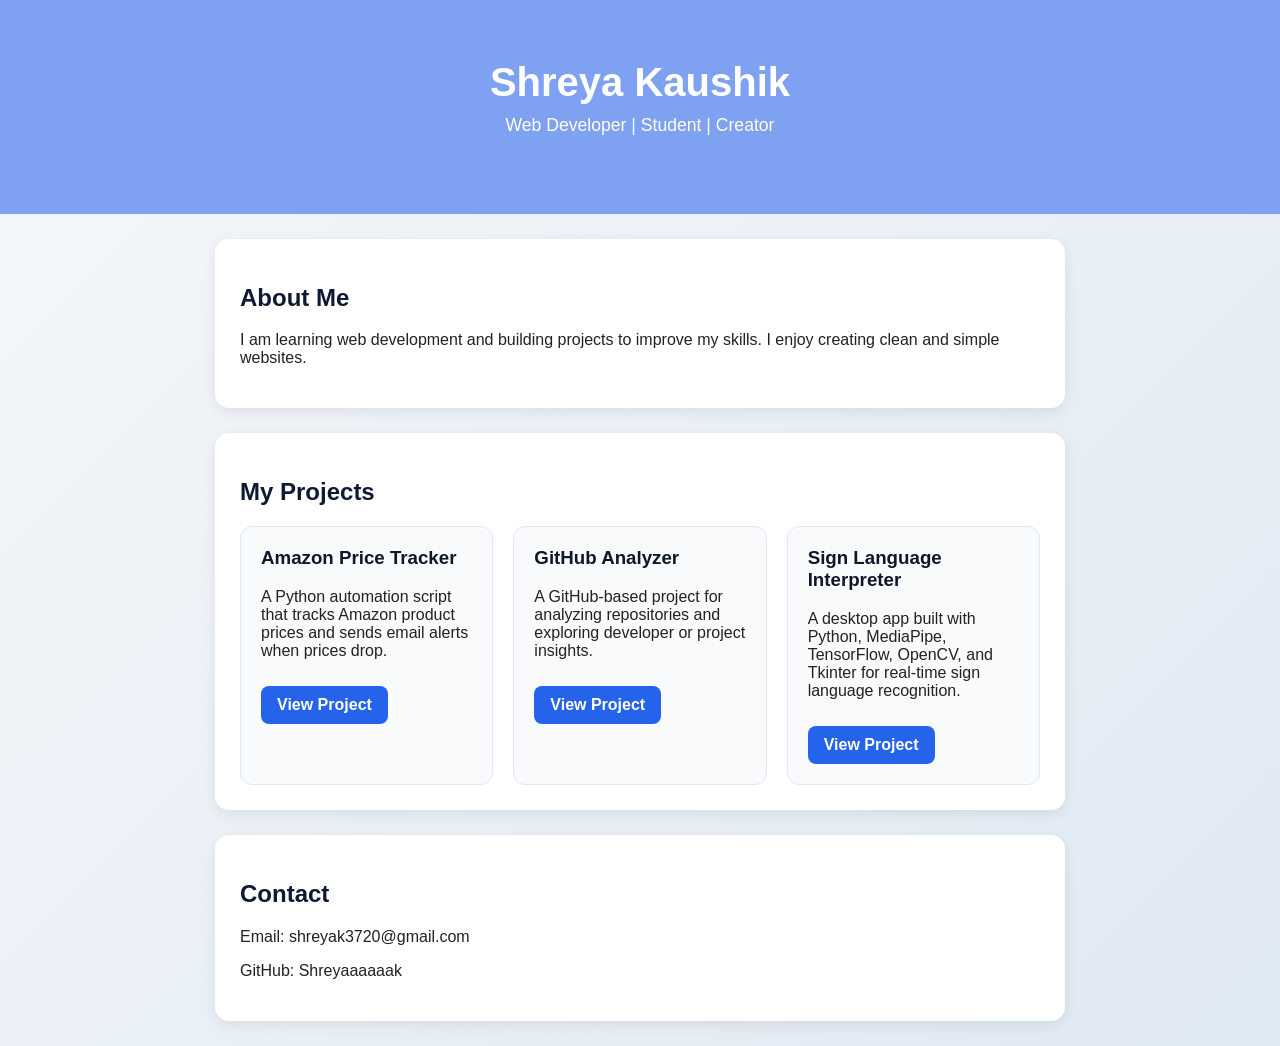
==== index.html @ 8f15ac9b "Initial portfolio website" ====
<!DOCTYPE html>
<html lang="en">
<head>
  <meta charset="UTF-8" />
  <meta name="viewport" content="width=device-width, initial-scale=1.0" />
  <title>My Portfolio</title>
  <link rel="stylesheet" href="style.css" />
</head>
<body>
  <header>
    <h1>Shreya Kaushik</h1>
    <p>Web Developer | Student | Creator</p>
  </header>

  <section>
    <h2>About Me</h2>
    <p>
      I am learning web development and building projects to improve my skills.
      I enjoy creating clean and simple websites.
    </p>
  </section>

  <section>
  <h2>My Projects</h2>

  <div class="projects-grid">
    <div class="project-card">
      <h3>Amazon Price Tracker</h3>
      <p>A Python automation script that tracks Amazon product prices and sends email alerts when prices drop.</p>
      <a href="https://github.com/Shreyaaaaaak/Amazon-price-Tracker" class="btn" target="_blank">View Project</a>
    </div>

    <div class="project-card">
      <h3>GitHub Analyzer</h3>
      <p>A GitHub-based project for analyzing repositories and exploring developer or project insights.</p>
      <a href="https://github.com/Shreyaaaaaak/Github-analyzer" class="btn" target="_blank">View Project</a>
    </div>

    <div class="project-card">
      <h3>Sign Language Interpreter</h3>
      <p>A desktop app built with Python, MediaPipe, TensorFlow, OpenCV, and Tkinter for real-time sign language recognition.</p>
      <a href="https://github.com/Shreyaaaaaak/Sign-Language-interpreter" class="btn" target="_blank">View Project</a>
    </div>
  </div>
</section>


  <section>
    <h2>Contact</h2>
    <p>Email: shreyak3720@gmail.com</p>
    <p>GitHub: Shreyaaaaaak</p>
  </section>

  <script src="script.js"></script>
</body>

</html>
---- style.css ----
body {
  font-family: Verdana, sans-serif;
  margin: 0;
  padding: 0;
  background: linear-gradient(135deg, #f5f7fa, #dfe9f3);
  color: #222;
}

header {
  background: #7fa1f1;
  color: white;
  text-align: center;
  padding: 60px 20px;
}

h1 {
  margin: 0;
  font-size: 2.5rem;
}

header p {
  margin-top: 10px;
  font-size: 1.1rem;
}

section {
  max-width: 800px;
  margin: 25px auto;
  background: white;
  padding: 25px;
  border-radius: 14px;
  box-shadow: 0 4px 14px rgba(0, 0, 0, 0.08);
}

h2 {
  color: #0e1a35;
}

ul {
  padding-left: 20px;
}
.projects-grid {
  display: grid;
  grid-template-columns: repeat(auto-fit, minmax(220px, 1fr));
  gap: 20px;
  margin-top: 20px;
}

.project-card {
  background: #f8fafc;
  padding: 20px;
  border-radius: 12px;
  border: 1px solid #e2e8f0;
  text-align: left;
  transition: transform 0.2s ease, box-shadow 0.2s ease;
}

.project-card:hover {
  transform: translateY(-5px);
  box-shadow: 0 8px 20px rgba(0, 0, 0, 0.08);
}

.project-card h3 {
  margin-top: 0;
  color: #0f172a;
}

.btn {
  display: inline-block;
  margin-top: 10px;
  padding: 10px 16px;
  background: #2563eb;
  color: white;
  text-decoration: none;
  border-radius: 8px;
  font-weight: bold;
}

.btn:hover {
  background: #1d4ed8;
}
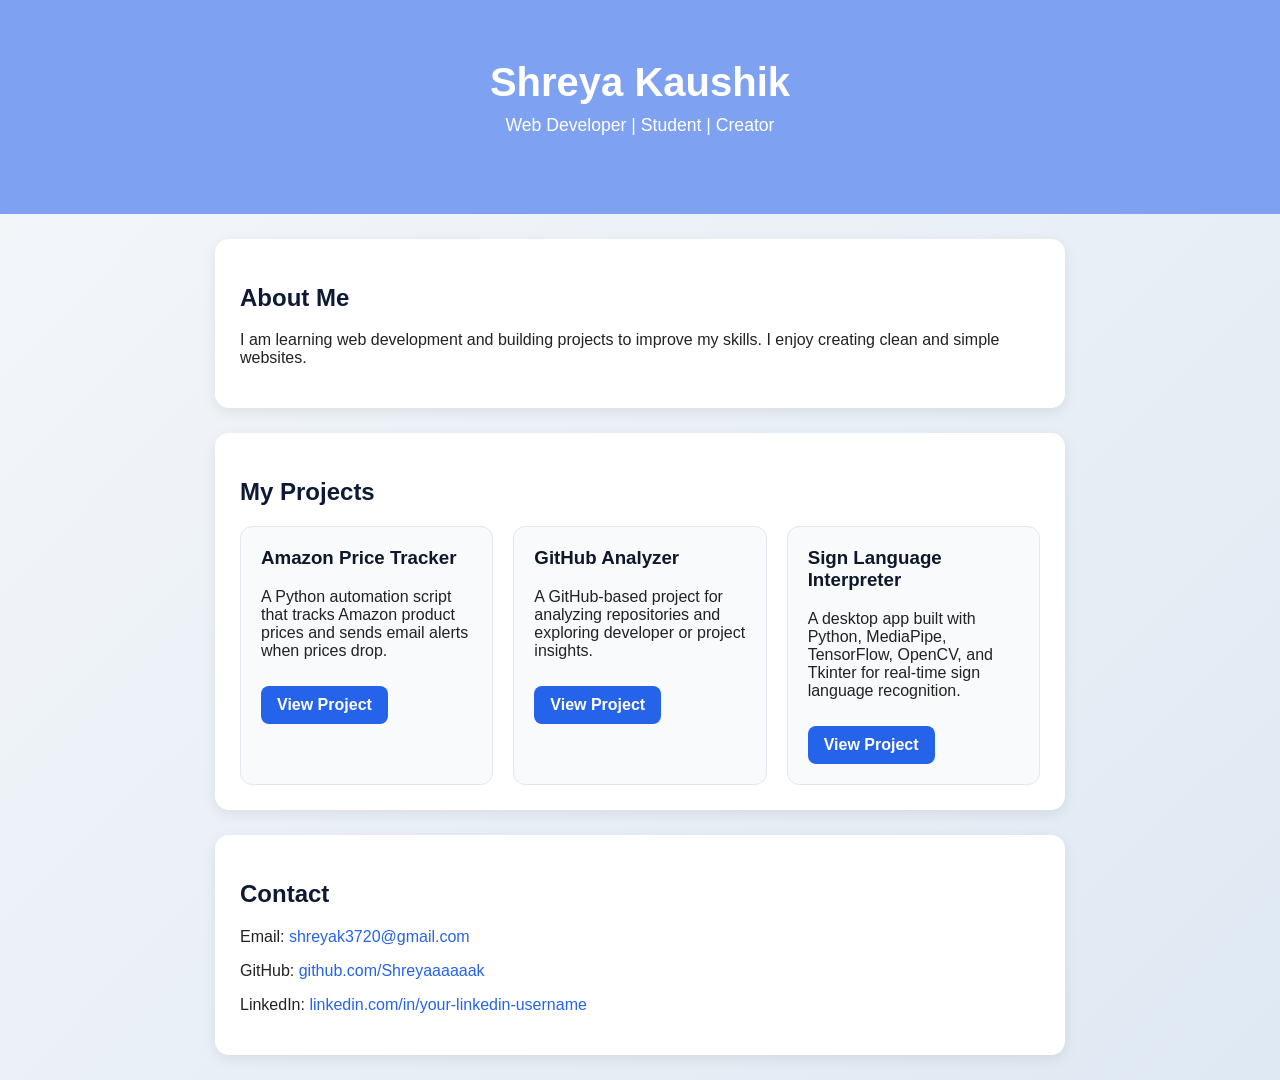
==== commit 5d114f46: "Make contact links clickable" ====
--- a/index.html
+++ b/index.html
@@ -45,11 +45,13 @@
 </section>
 
 
-  <section>
-    <h2>Contact</h2>
-    <p>Email: shreyak3720@gmail.com</p>
-    <p>GitHub: Shreyaaaaaak</p>
-  </section>
+ <section>
+  <h2>Contact</h2>
+  <p>Email: <a href="mailto:shreyak3720@gmail.com">shreyak3720@gmail.com</a></p>
+  <p>GitHub: <a href="https://github.com/Shreyaaaaaak" target="_blank">github.com/Shreyaaaaaak</a></p>
+  <p>LinkedIn: <a href="https://www.linkedin.com/in/shreyakaushik2308/" target="_blank">linkedin.com/in/your-linkedin-username</a></p>
+</section>
+
 
   <script src="script.js"></script>
 </body>
--- a/style.css
+++ b/style.css
@@ -79,3 +79,11 @@
 .btn:hover {
   background: #1d4ed8;
 }
+a {
+  color: #2563eb;
+  text-decoration: none;
+}
+
+a:hover {
+  text-decoration: underline;
+}
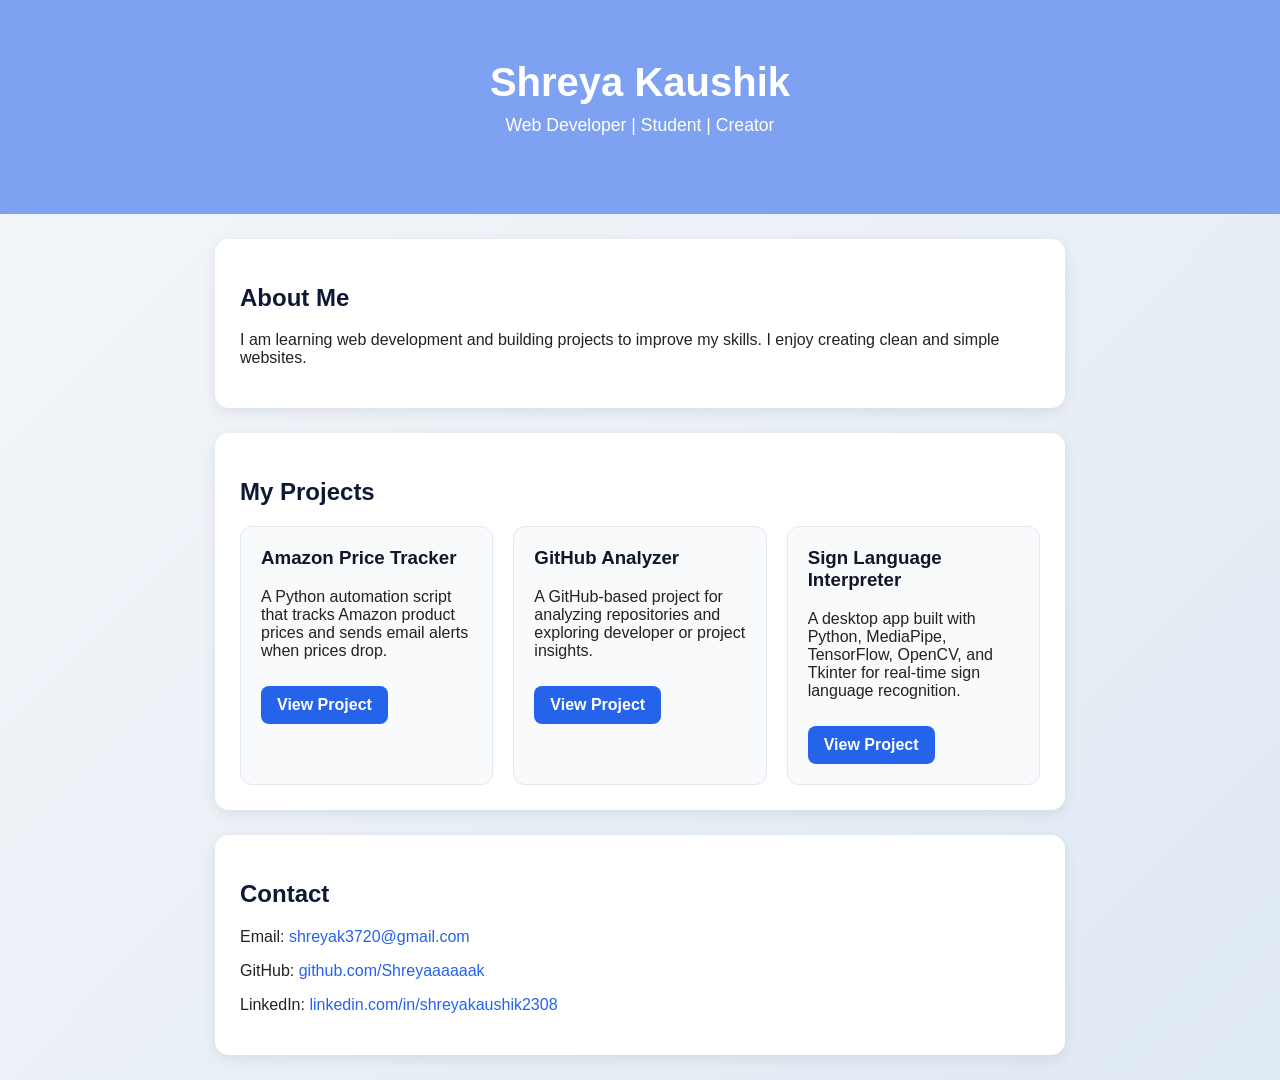
==== commit b8fc4c59: "Fix LinkedIn link text" ====
--- a/index.html
+++ b/index.html
@@ -49,7 +49,8 @@
   <h2>Contact</h2>
   <p>Email: <a href="mailto:shreyak3720@gmail.com">shreyak3720@gmail.com</a></p>
   <p>GitHub: <a href="https://github.com/Shreyaaaaaak" target="_blank">github.com/Shreyaaaaaak</a></p>
-  <p>LinkedIn: <a href="https://www.linkedin.com/in/shreyakaushik2308/" target="_blank">linkedin.com/in/your-linkedin-username</a></p>
+<p>LinkedIn: <a href="https://www.linkedin.com/in/shreyakaushik2308/" target="_blank">linkedin.com/in/shreyakaushik2308</a></p>
+
 </section>
 
 
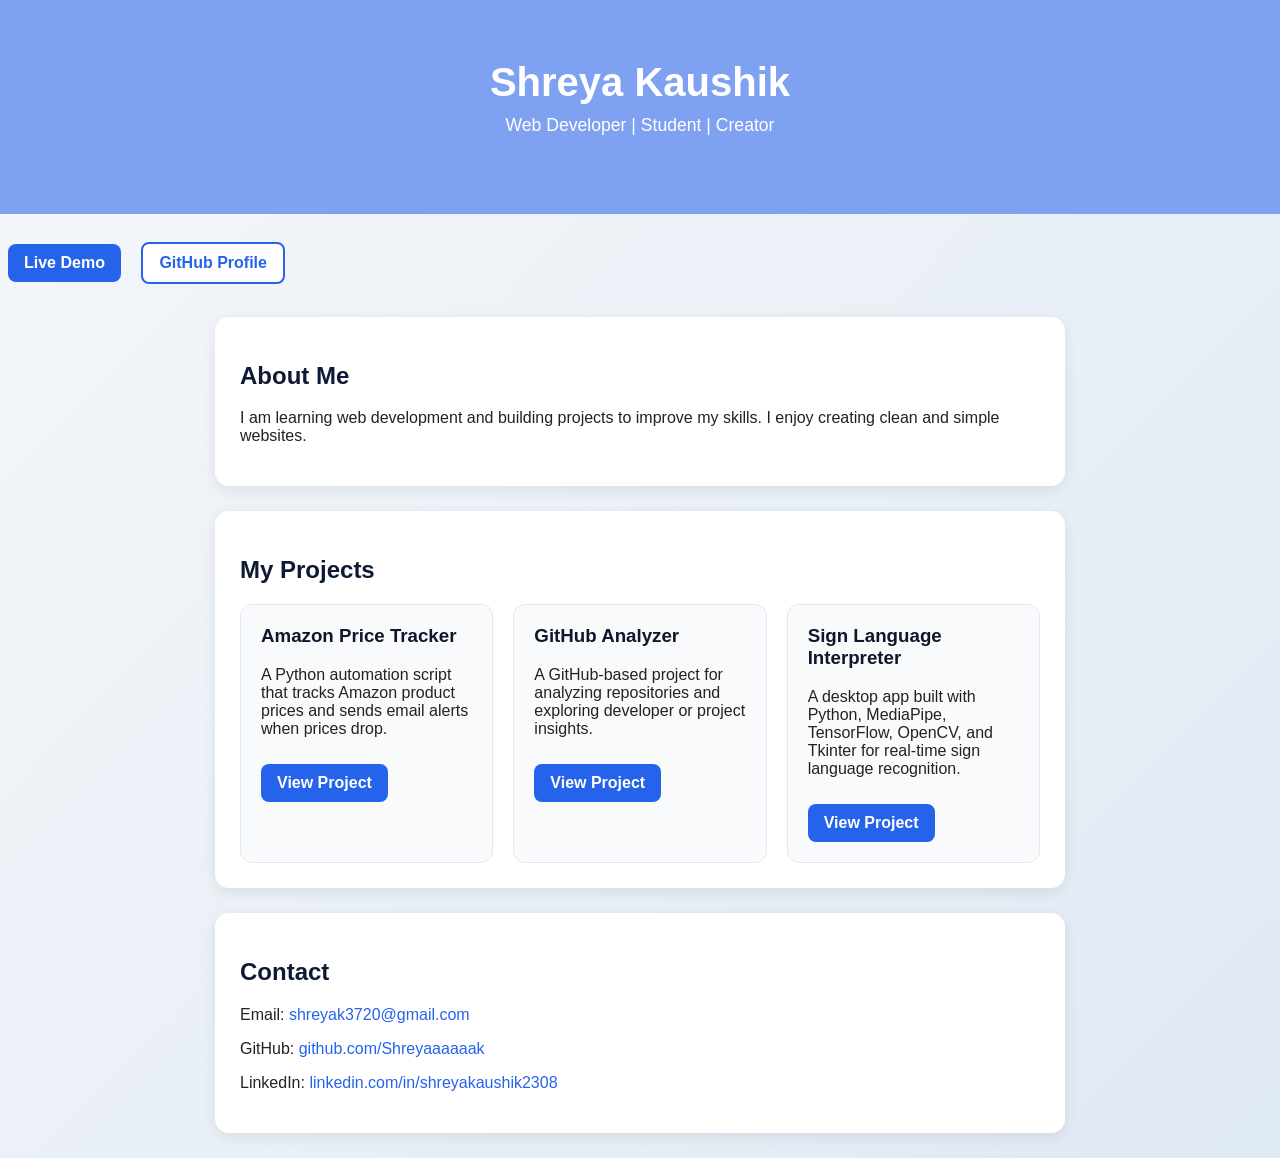
==== commit 0a16ae60: "Add hero action buttons" ====
--- a/index.html
+++ b/index.html
@@ -11,6 +11,10 @@
     <h1>Shreya Kaushik</h1>
     <p>Web Developer | Student | Creator</p>
   </header>
+<div class="hero-buttons">
+  <a href="https://shreyaaaaaak.github.io/Portfolio-website/" class="btn" target="_blank">Live Demo</a>
+  <a href="https://github.com/Shreyaaaaaak" class="btn secondary-btn" target="_blank">GitHub Profile</a>
+</div>
 
   <section>
     <h2>About Me</h2>
--- a/style.css
+++ b/style.css
@@ -87,3 +87,20 @@
 a:hover {
   text-decoration: underline;
 }
+.hero-buttons {
+  margin-top: 20px;
+}
+
+.hero-buttons .btn {
+  margin: 8px;
+}
+
+.secondary-btn {
+  background: white;
+  color: #2563eb;
+  border: 2px solid #2563eb;
+}
+
+.secondary-btn:hover {
+  background: #eff6ff;
+}
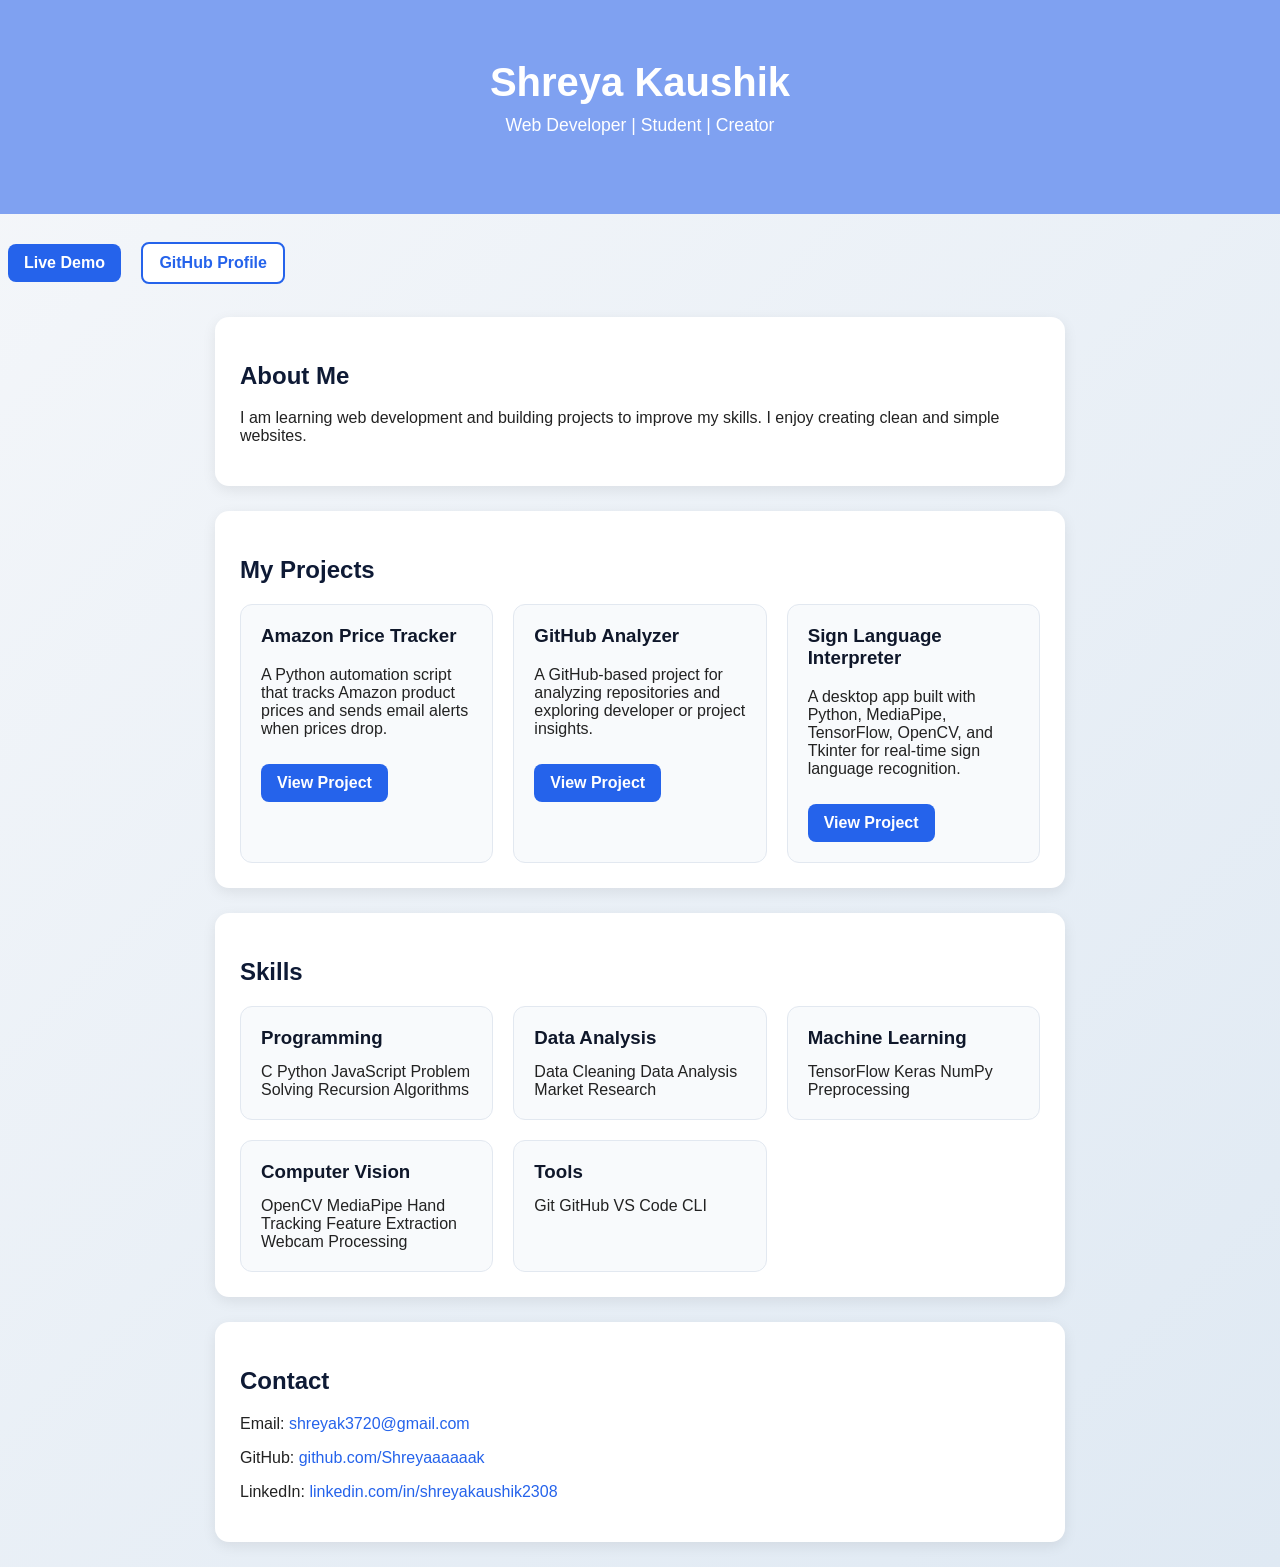
==== commit 866cceee: "Expand skills section" ====
--- a/index.html
+++ b/index.html
@@ -47,6 +47,63 @@
     </div>
   </div>
 </section>
+<section>
+  <h2>Skills</h2>
+
+  <div class="skills-grid">
+    <div class="skill-group">
+      <h3>Programming</h3>
+      <div class="skills-list">
+        <span>C</span>
+        <span>Python</span>
+        <span>JavaScript</span>
+        <span>Problem Solving</span>
+        <span>Recursion</span>
+        <span>Algorithms</span>
+      </div>
+    </div>
+
+    <div class="skill-group">
+      <h3>Data Analysis</h3>
+      <div class="skills-list">
+        <span>Data Cleaning</span>
+        <span>Data Analysis</span>
+        <span>Market Research</span>
+      </div>
+    </div>
+
+    <div class="skill-group">
+      <h3>Machine Learning</h3>
+      <div class="skills-list">
+        <span>TensorFlow</span>
+        <span>Keras</span>
+        <span>NumPy</span>
+        <span>Preprocessing</span>
+      </div>
+    </div>
+
+    <div class="skill-group">
+      <h3>Computer Vision</h3>
+      <div class="skills-list">
+        <span>OpenCV</span>
+        <span>MediaPipe</span>
+        <span>Hand Tracking</span>
+        <span>Feature Extraction</span>
+        <span>Webcam Processing</span>
+      </div>
+    </div>
+
+    <div class="skill-group">
+      <h3>Tools</h3>
+      <div class="skills-list">
+        <span>Git</span>
+        <span>GitHub</span>
+        <span>VS Code</span>
+        <span>CLI</span>
+      </div>
+    </div>
+  </div>
+</section>
 
 
  <section>
--- a/style.css
+++ b/style.css
@@ -104,3 +104,26 @@
 .secondary-btn:hover {
   background: #eff6ff;
 }
+.skills-grid {
+  display: grid;
+  grid-template-columns: repeat(auto-fit, minmax(220px, 1fr));
+  gap: 20px;
+  margin-top: 20px;
+}
+
+.skill-group {
+  background: #f8fafc;
+  border: 1px solid #e2e8f0;
+  border-radius: 12px;
+  padding: 20px;
+}
+
+.skill-group h3 {
+  margin-top: 0;
+  margin-bottom: 14px;
+  color: #0f172a;
+}
+
+.skill-group .skills-list {
+  margin-top: 0;
+}
